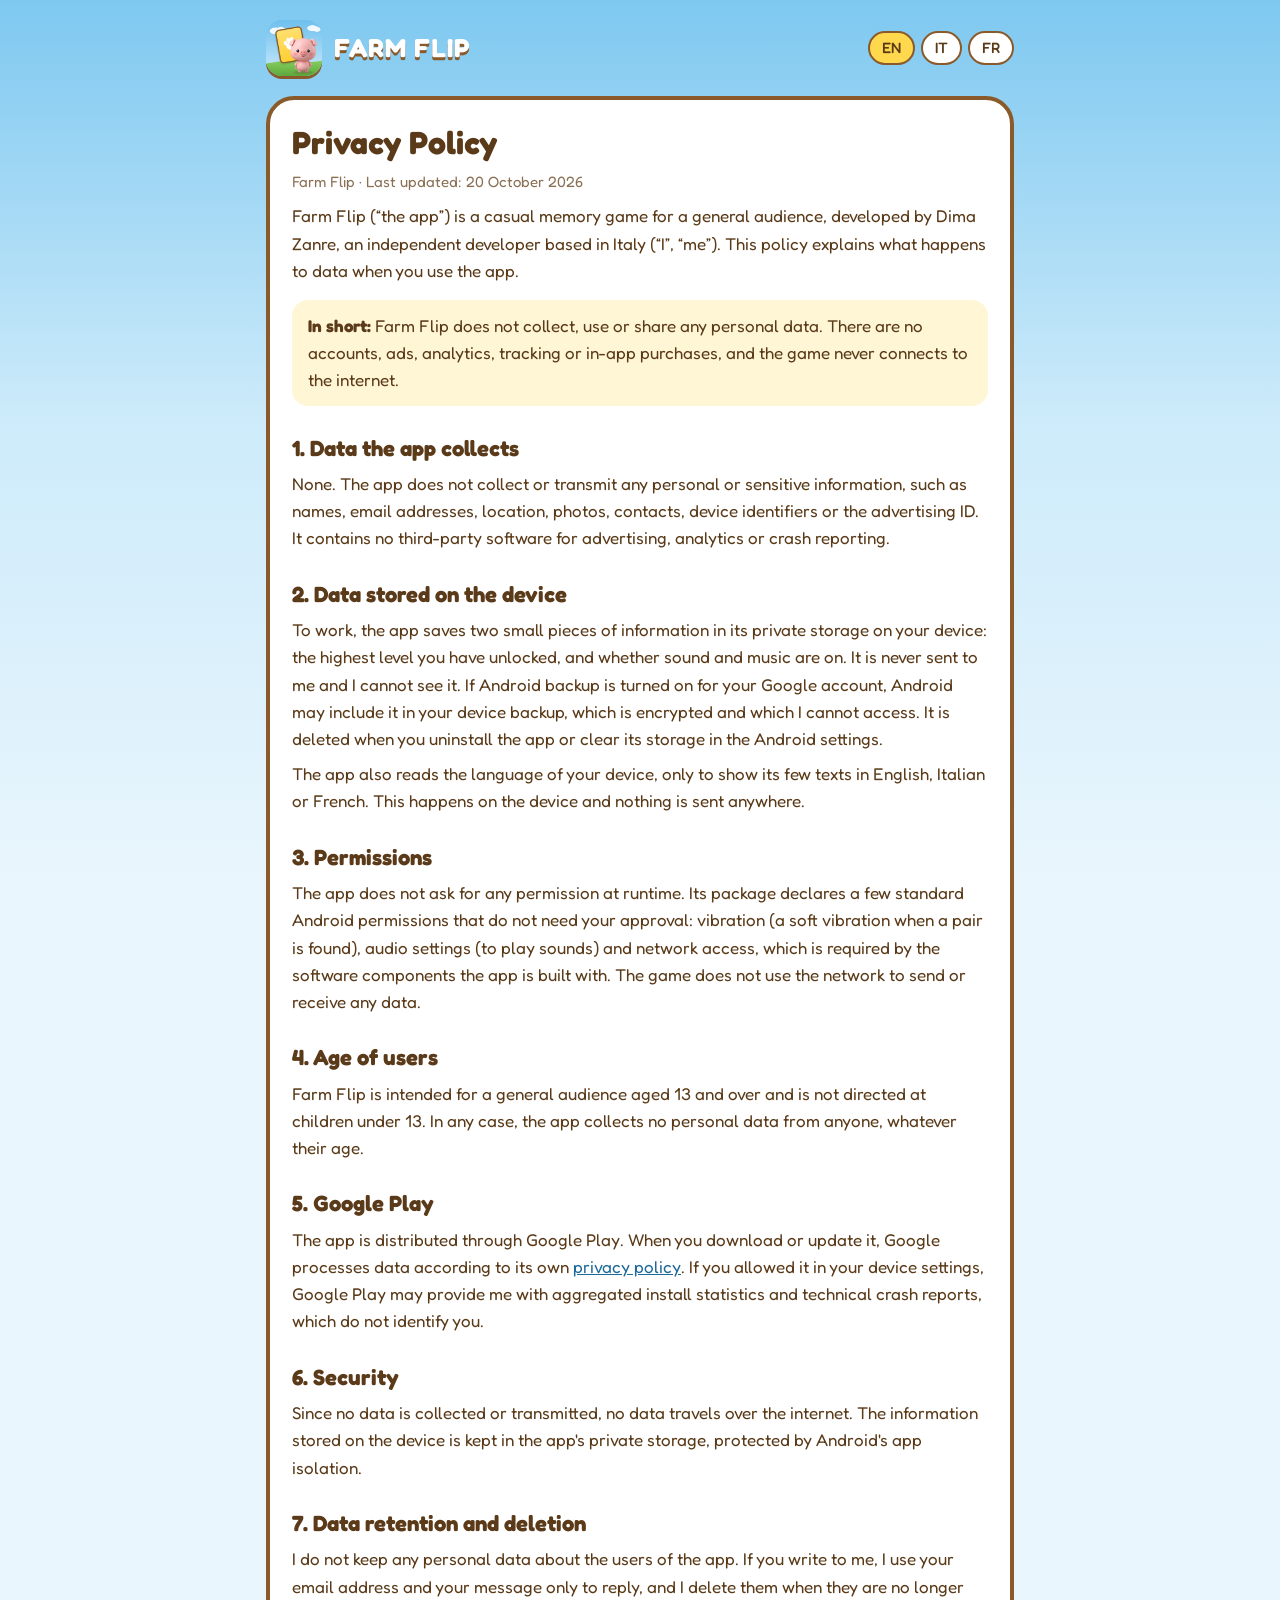
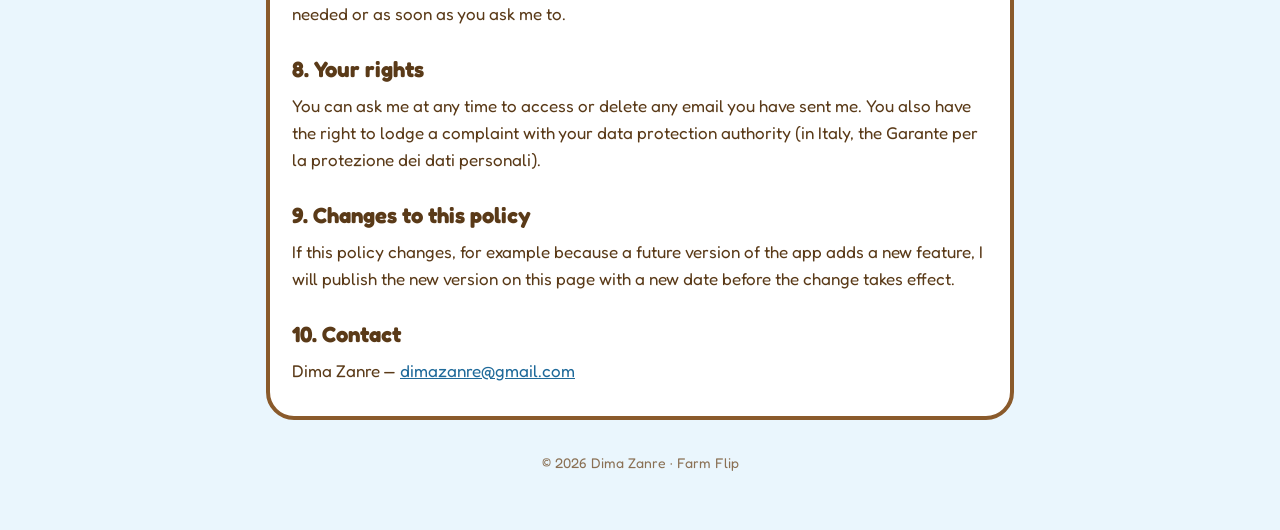
==== farm-flip/privacy/index.html @ 9ae6d058 "Farm Flip: sito con privacy policy e pagina per i tester Co-Authored-By: Claude Opus 5.5 <noreply@an" ====
<!doctype html>
<html lang="en">
  <head>
    <meta charset="utf-8" />
    <meta name="viewport" content="width=device-width, initial-scale=1" />
    <title>Privacy Policy — Farm Flip</title>
    <meta
      name="description"
      content="Privacy policy of Farm Flip, a casual memory game for a general audience. The app collects no personal data."
    />
    <link rel="icon" href="../assets/icon-192.png" />
    <link rel="stylesheet" href="../assets/site.css" />
  </head>
  <body>
    <div class="wrap">
      <header class="top">
        <a class="home" href="../" data-internal>
          <img src="../assets/icon-192.png" alt="" />
          <span class="brand">FARM FLIP</span>
        </a>
        <nav class="langs" aria-label="Language">
          <button type="button" value="en">EN</button>
          <button type="button" value="it">IT</button>
          <button type="button" value="fr">FR</button>
        </nav>
      </header>

      <!-- ============================================================ ENGLISH -->
      <article class="card" data-lang="en" lang="en">
        <h1>Privacy Policy</h1>
        <p class="muted">Farm Flip · Last updated: 20 October 2026</p>

        <p>
          Farm Flip (“the app”) is a casual memory game for a general audience, developed by Dima
          Zanre, an independent developer based in Italy (“I”, “me”). This policy explains what
          happens to data when you use the app.
        </p>

        <div class="note">
          <strong>In short:</strong> Farm Flip does not collect, use or share any personal data.
          There are no accounts, ads, analytics, tracking or in-app purchases, and the game never
          connects to the internet.
        </div>

        <h2>1. Data the app collects</h2>
        <p>
          None. The app does not collect or transmit any personal or sensitive information, such as
          names, email addresses, location, photos, contacts, device identifiers or the advertising
          ID. It contains no third-party software for advertising, analytics or crash reporting.
        </p>

        <h2>2. Data stored on the device</h2>
        <p>
          To work, the app saves two small pieces of information in its private storage on your
          device: the highest level you have unlocked, and whether sound and music are on. It is
          never sent to me and I cannot see it. If Android backup is turned on for your Google
          account, Android may include it in your device backup, which is encrypted and which I
          cannot access. It is deleted when you uninstall the app or clear its storage in the
          Android settings.
        </p>
        <p>
          The app also reads the language of your device, only to show its few texts in English,
          Italian or French. This happens on the device and nothing is sent anywhere.
        </p>

        <h2>3. Permissions</h2>
        <p>
          The app does not ask for any permission at runtime. Its package declares a few standard
          Android permissions that do not need your approval: vibration (a soft vibration when a
          pair is found), audio settings (to play sounds) and network access, which is required by
          the software components the app is built with. The game does not use the network to send
          or receive any data.
        </p>

        <h2>4. Age of users</h2>
        <p>
          Farm Flip is intended for a general audience aged 13 and over and is not directed at
          children under 13. In any case, the app collects no personal data from anyone, whatever
          their age.
        </p>

        <h2>5. Google Play</h2>
        <p>
          The app is distributed through Google Play. When you download or update it, Google
          processes data according to its own
          <a href="https://policies.google.com/privacy">privacy policy</a>. If you allowed it in
          your device settings, Google Play may provide me with aggregated install statistics and
          technical crash reports, which do not identify you.
        </p>

        <h2>6. Security</h2>
        <p>
          Since no data is collected or transmitted, no data travels over the internet. The
          information stored on the device is kept in the app's private storage, protected by
          Android's app isolation.
        </p>

        <h2>7. Data retention and deletion</h2>
        <p>
          I do not keep any personal data about the users of the app. If you write to me, I use your
          email address and your message only to reply, and I delete them when they are no longer
          needed or as soon as you ask me to.
        </p>

        <h2>8. Your rights</h2>
        <p>
          You can ask me at any time to access or delete any email you have sent me. You also have
          the right to lodge a complaint with your data protection authority (in Italy, the Garante
          per la protezione dei dati personali).
        </p>

        <h2>9. Changes to this policy</h2>
        <p>
          If this policy changes, for example because a future version of the app adds a new
          feature, I will publish the new version on this page with a new date before the change
          takes effect.
        </p>

        <h2>10. Contact</h2>
        <p>Dima Zanre — <a href="mailto:dimazanre@gmail.com">dimazanre@gmail.com</a></p>
      </article>

      <!-- ============================================================ ITALIANO -->
      <article class="card" data-lang="it" lang="it">
        <h1>Informativa sulla privacy</h1>
        <p class="muted">Farm Flip · Ultimo aggiornamento: 20 ottobre 2026</p>

        <p>
          Farm Flip (“l'app”) è un gioco di memoria casual per un pubblico generale, sviluppato da
          Dima Zanre, sviluppatore indipendente con sede in Italia. Questa informativa spiega cosa
          succede ai dati quando usi l'app.
        </p>

        <div class="note">
          <strong>In breve:</strong> Farm Flip non raccoglie, non usa e non condivide alcun dato
          personale. Non ci sono account, pubblicità, statistiche, tracciamento né acquisti in-app,
          e il gioco non si collega mai a internet.
        </div>

        <h2>1. Dati raccolti dall'app</h2>
        <p>
          Nessuno. L'app non raccoglie né trasmette informazioni personali o sensibili, come nomi,
          indirizzi email, posizione, foto, contatti, identificativi del dispositivo o l'ID
          pubblicitario. Non contiene software di terze parti per pubblicità, statistiche o
          segnalazione degli arresti anomali.
        </p>

        <h2>2. Dati salvati sul dispositivo</h2>
        <p>
          Per funzionare, l'app salva due piccole informazioni nella sua memoria privata sul
          dispositivo: il livello più alto che hai sbloccato e se suoni e musica sono attivi. Queste
          informazioni non vengono mai inviate a me e io non posso vederle. Se il backup di Android
          è attivo sul tuo account Google, Android può includerle nel backup del dispositivo, che è
          cifrato e a cui non ho accesso. Vengono cancellate quando disinstalli l'app o ne cancelli
          i dati dalle impostazioni di Android.
        </p>
        <p>
          L'app legge anche la lingua del dispositivo, solo per mostrare i suoi pochi testi in
          italiano, inglese o francese. Avviene sul dispositivo e non viene inviato nulla.
        </p>

        <h2>3. Autorizzazioni</h2>
        <p>
          L'app non chiede alcuna autorizzazione durante l'uso. Il suo pacchetto dichiara alcune
          autorizzazioni standard di Android che non richiedono il tuo consenso: vibrazione (una
          leggera vibrazione quando si trova una coppia), impostazioni audio (per riprodurre i
          suoni) e accesso alla rete, richiesto dai componenti software con cui l'app è costruita.
          Il gioco non usa la rete per inviare o ricevere dati.
        </p>

        <h2>4. Età degli utenti</h2>
        <p>
          Farm Flip è pensato per un pubblico generale dai 13 anni in su e non è rivolto ai minori
          di 13 anni. In ogni caso l'app non raccoglie dati personali da nessuno, qualunque sia la
          sua età.
        </p>

        <h2>5. Google Play</h2>
        <p>
          L'app è distribuita tramite Google Play. Quando la scarichi o la aggiorni, Google tratta i
          dati secondo la propria
          <a href="https://policies.google.com/privacy?hl=it">informativa sulla privacy</a>. Se lo
          hai consentito nelle impostazioni del dispositivo, Google Play può fornirmi statistiche
          aggregate sulle installazioni e rapporti tecnici sugli arresti anomali, che non ti
          identificano.
        </p>

        <h2>6. Sicurezza</h2>
        <p>
          Poiché nessun dato viene raccolto o trasmesso, nessun dato viaggia su internet. Le
          informazioni salvate sul dispositivo restano nella memoria privata dell'app, protetta
          dall'isolamento delle app di Android.
        </p>

        <h2>7. Conservazione e cancellazione dei dati</h2>
        <p>
          Non conservo alcun dato personale sugli utenti dell'app. Se mi scrivi, uso il tuo
          indirizzo email e il tuo messaggio solo per risponderti e li cancello quando non servono
          più o appena me lo chiedi.
        </p>

        <h2>8. I tuoi diritti</h2>
        <p>
          Puoi chiedermi in qualsiasi momento di accedere alle email che mi hai inviato o di
          cancellarle. Hai anche il diritto di proporre reclamo al Garante per la protezione dei
          dati personali.
        </p>

        <h2>9. Modifiche a questa informativa</h2>
        <p>
          Se questa informativa cambia, per esempio perché una versione futura dell'app aggiunge una
          nuova funzione, pubblicherò la nuova versione su questa pagina, con una nuova data, prima
          che la modifica abbia effetto.
        </p>

        <h2>10. Contatti</h2>
        <p>
          Titolare del trattamento: Dima Zanre —
          <a href="mailto:dimazanre@gmail.com">dimazanre@gmail.com</a>
        </p>
      </article>

      <!-- ============================================================ FRANÇAIS -->
      <article class="card" data-lang="fr" lang="fr">
        <h1>Politique de confidentialité</h1>
        <p class="muted">Farm Flip · Dernière mise à jour : 20 octobre 2026</p>

        <p>
          Farm Flip (« l'application ») est un jeu de mémoire grand public, développé par Dima
          Zanre, développeur indépendant établi en Italie. Cette politique explique ce qu'il advient
          des données lorsque vous utilisez l'application.
        </p>

        <div class="note">
          <strong>En bref :</strong> Farm Flip ne collecte, n'utilise et ne partage aucune donnée
          personnelle. Il n'y a ni compte, ni publicité, ni statistiques, ni suivi, ni achats
          intégrés, et le jeu ne se connecte jamais à Internet.
        </div>

        <h2>1. Données collectées par l'application</h2>
        <p>
          Aucune. L'application ne collecte ni ne transmet aucune information personnelle ou
          sensible, comme les noms, adresses e-mail, la localisation, les photos, les contacts, les
          identifiants de l'appareil ou l'identifiant publicitaire. Elle ne contient aucun logiciel
          tiers de publicité, de statistiques ou de rapports de plantage.
        </p>

        <h2>2. Données enregistrées sur l'appareil</h2>
        <p>
          Pour fonctionner, l'application enregistre deux petites informations dans son espace de
          stockage privé sur votre appareil : le niveau le plus élevé que vous avez débloqué et
          l'activation du son et de la musique. Ces informations ne me sont jamais envoyées et je ne
          peux pas les voir. Si la sauvegarde Android est activée pour votre compte Google, Android
          peut les inclure dans la sauvegarde de l'appareil, qui est chiffrée et à laquelle je n'ai
          pas accès. Elles sont supprimées lorsque vous désinstallez l'application ou effacez ses
          données dans les paramètres d'Android.
        </p>
        <p>
          L'application lit aussi la langue de l'appareil, uniquement pour afficher ses quelques
          textes en français, en anglais ou en italien. Cela se fait sur l'appareil et rien n'est
          envoyé.
        </p>

        <h2>3. Autorisations</h2>
        <p>
          L'application ne demande aucune autorisation pendant son utilisation. Son paquet déclare
          quelques autorisations Android standard qui ne nécessitent pas votre accord : la vibration
          (une légère vibration quand une paire est trouvée), les réglages audio (pour jouer les
          sons) et l'accès au réseau, exigé par les composants logiciels avec lesquels l'application
          est construite. Le jeu n'utilise pas le réseau pour envoyer ou recevoir des données.
        </p>

        <h2>4. Âge des utilisateurs</h2>
        <p>
          Farm Flip est destiné au grand public à partir de 13 ans et ne s'adresse pas aux enfants
          de moins de 13 ans. Dans tous les cas, l'application ne collecte aucune donnée
          personnelle, quel que soit l'âge de l'utilisateur.
        </p>

        <h2>5. Google Play</h2>
        <p>
          L'application est distribuée par Google Play. Lorsque vous la téléchargez ou la mettez à
          jour, Google traite des données selon ses propres
          <a href="https://policies.google.com/privacy?hl=fr">règles de confidentialité</a>. Si vous
          l'avez autorisé dans les paramètres de votre appareil, Google Play peut me fournir des
          statistiques d'installation agrégées et des rapports techniques de plantage, qui ne vous
          identifient pas.
        </p>

        <h2>6. Sécurité</h2>
        <p>
          Comme aucune donnée n'est collectée ni transmise, aucune donnée ne circule sur Internet.
          Les informations enregistrées sur l'appareil restent dans l'espace de stockage privé de
          l'application, protégé par l'isolation des applications d'Android.
        </p>

        <h2>7. Conservation et suppression des données</h2>
        <p>
          Je ne conserve aucune donnée personnelle sur les utilisateurs de l'application. Si vous
          m'écrivez, j'utilise votre adresse e-mail et votre message uniquement pour vous répondre
          et je les supprime lorsqu'ils ne sont plus nécessaires ou dès que vous me le demandez.
        </p>

        <h2>8. Vos droits</h2>
        <p>
          Vous pouvez me demander à tout moment d'accéder aux e-mails que vous m'avez envoyés ou de
          les supprimer. Vous avez aussi le droit d'introduire une réclamation auprès de l'autorité
          de protection des données de votre pays (en France, la CNIL).
        </p>

        <h2>9. Modifications de cette politique</h2>
        <p>
          Si cette politique change, par exemple parce qu'une future version de l'application ajoute
          une nouvelle fonction, je publierai la nouvelle version sur cette page, avec une nouvelle
          date, avant que la modification ne prenne effet.
        </p>

        <h2>10. Contact</h2>
        <p>
          Responsable du traitement : Dima Zanre —
          <a href="mailto:dimazanre@gmail.com">dimazanre@gmail.com</a>
        </p>
      </article>

      <footer>© 2026 Dima Zanre · Farm Flip</footer>
    </div>
    <script src="../assets/lang.js"></script>
  </body>
</html>
---- farm-flip/assets/site.css ----
/* Farm Flip — sito statico (landing, privacy policy, pagina tester). Stessi colori e font dell'app. */
@font-face {
  font-family: "Fredoka";
  src: url("fonts/Fredoka_400Regular.ttf") format("truetype");
  font-weight: 400;
  font-display: swap;
}
@font-face {
  font-family: "Fredoka";
  src: url("fonts/Fredoka_500Medium.ttf") format("truetype");
  font-weight: 500;
  font-display: swap;
}
@font-face {
  font-family: "Fredoka";
  src: url("fonts/Fredoka_700Bold.ttf") format("truetype");
  font-weight: 700;
  font-display: swap;
}

:root {
  --sky-top: #7ec8f0;
  --sky-bottom: #cdebfa;
  --grass: #7cc456;
  --yellow: #ffd84d;
  --cream: #fff6d6;
  --brown: #8a5a2b;
  --text: #5a3a18;
  --muted: #8a7054;
  --link: #1f6a9a;
  --white: #ffffff;
}

* {
  box-sizing: border-box;
}

html {
  background: #eaf6fd;
}

body {
  margin: 0;
  font-family:
    "Fredoka",
    system-ui,
    -apple-system,
    "Segoe UI",
    sans-serif;
  font-size: 17px;
  line-height: 1.6;
  color: var(--text);
  background: linear-gradient(var(--sky-top), var(--sky-bottom) 420px, #eaf6fd 900px);
}

.wrap {
  max-width: 780px;
  margin: 0 auto;
  padding: 20px 16px 56px;
}

.top {
  display: flex;
  align-items: center;
  gap: 12px;
  flex-wrap: wrap;
}

.top a.home {
  display: flex;
  align-items: center;
  gap: 12px;
  text-decoration: none;
}

.top img {
  width: 56px;
  height: 56px;
  border-radius: 16px;
  box-shadow: 0 3px 0 var(--brown);
}

.brand {
  font-weight: 700;
  font-size: 26px;
  letter-spacing: 1px;
  color: var(--white);
  text-shadow: 0 3px 0 var(--brown);
}

.langs {
  margin-left: auto;
  display: flex;
  gap: 6px;
}

.langs button {
  font: inherit;
  font-weight: 500;
  font-size: 15px;
  color: var(--text);
  background: var(--white);
  border: 2px solid var(--brown);
  border-radius: 999px;
  padding: 3px 12px;
  cursor: pointer;
}

.langs button[aria-pressed="true"] {
  background: var(--yellow);
}

.card {
  background: var(--white);
  border: 4px solid var(--brown);
  border-radius: 28px;
  padding: 24px 22px;
  margin-top: 20px;
}

h1 {
  font-weight: 700;
  font-size: 32px;
  line-height: 1.2;
  margin: 0 0 8px;
}

h2 {
  font-weight: 700;
  font-size: 22px;
  line-height: 1.3;
  margin: 28px 0 6px;
}

p,
li {
  margin: 8px 0;
}

a {
  color: var(--link);
}

.muted {
  color: var(--muted);
  font-size: 15px;
}

.btn {
  display: inline-block;
  margin: 6px 6px 6px 0;
  padding: 11px 22px;
  font-weight: 700;
  color: var(--text);
  text-decoration: none;
  background: var(--yellow);
  border: 3px solid var(--brown);
  border-radius: 999px;
  box-shadow: 0 3px 0 var(--brown);
}

.btn.secondary {
  background: var(--white);
}

.steps {
  list-style: none;
  counter-reset: step;
  padding: 0;
}

.steps li {
  position: relative;
  counter-increment: step;
  padding-left: 54px;
  margin: 20px 0;
}

.steps li::before {
  content: counter(step);
  position: absolute;
  left: 0;
  top: -3px;
  width: 40px;
  height: 40px;
  display: grid;
  place-items: center;
  font-weight: 700;
  background: var(--yellow);
  border: 3px solid var(--brown);
  border-radius: 50%;
}

.note {
  background: var(--cream);
  border-radius: 16px;
  padding: 12px 16px;
  margin: 16px 0;
}

.shots {
  display: flex;
  gap: 12px;
  overflow-x: auto;
  padding: 4px 2px 12px;
  margin-top: 16px;
}

.shots img {
  height: 380px;
  border-radius: 18px;
  border: 3px solid var(--brown);
}

footer {
  margin-top: 32px;
  text-align: center;
  font-size: 14px;
  color: var(--muted);
}

/* Lingue: senza JavaScript si vedono tutte, una sotto l'altra; con JavaScript solo quella scelta. */
html.js [data-lang]:not(.active) {
  display: none;
}

@media (max-width: 520px) {
  body {
    font-size: 16px;
  }
  h1 {
    font-size: 27px;
  }
  .card {
    padding: 20px 16px;
    border-radius: 22px;
  }
  .shots img {
    height: 300px;
  }
}
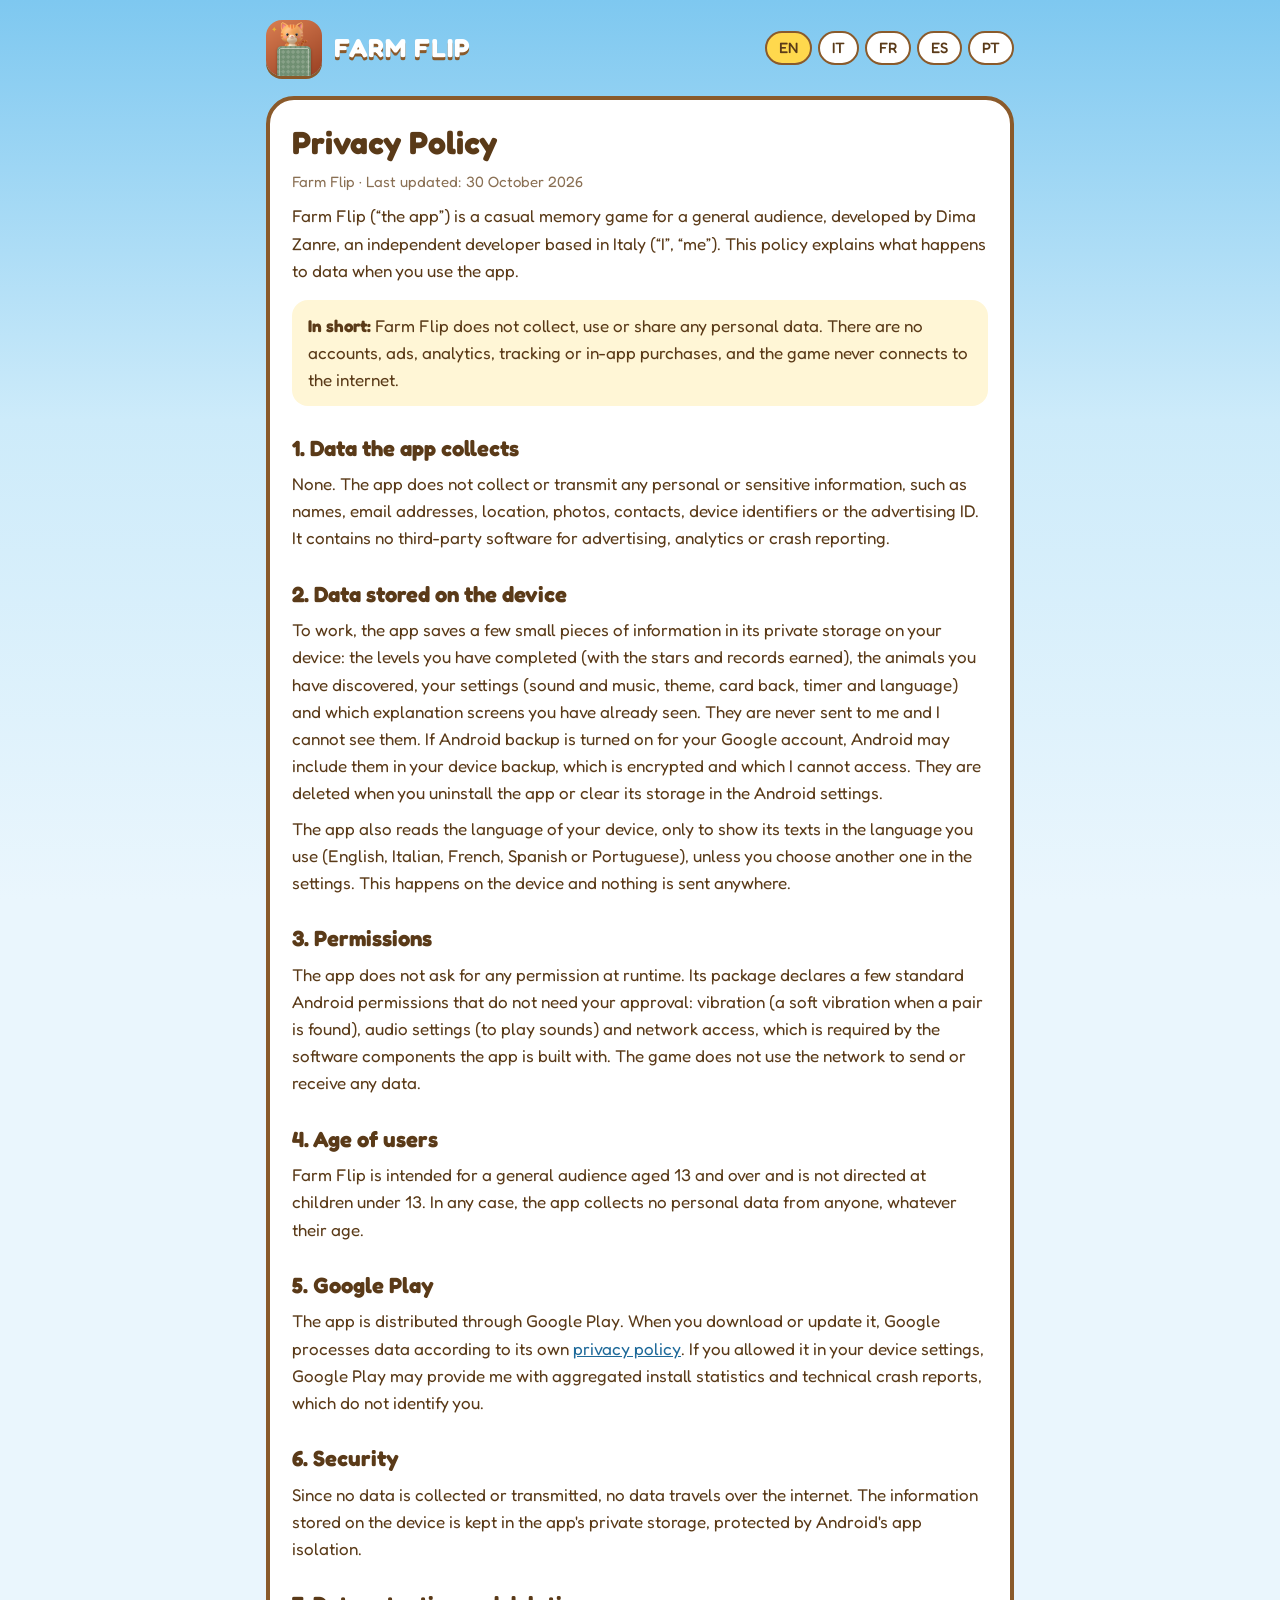
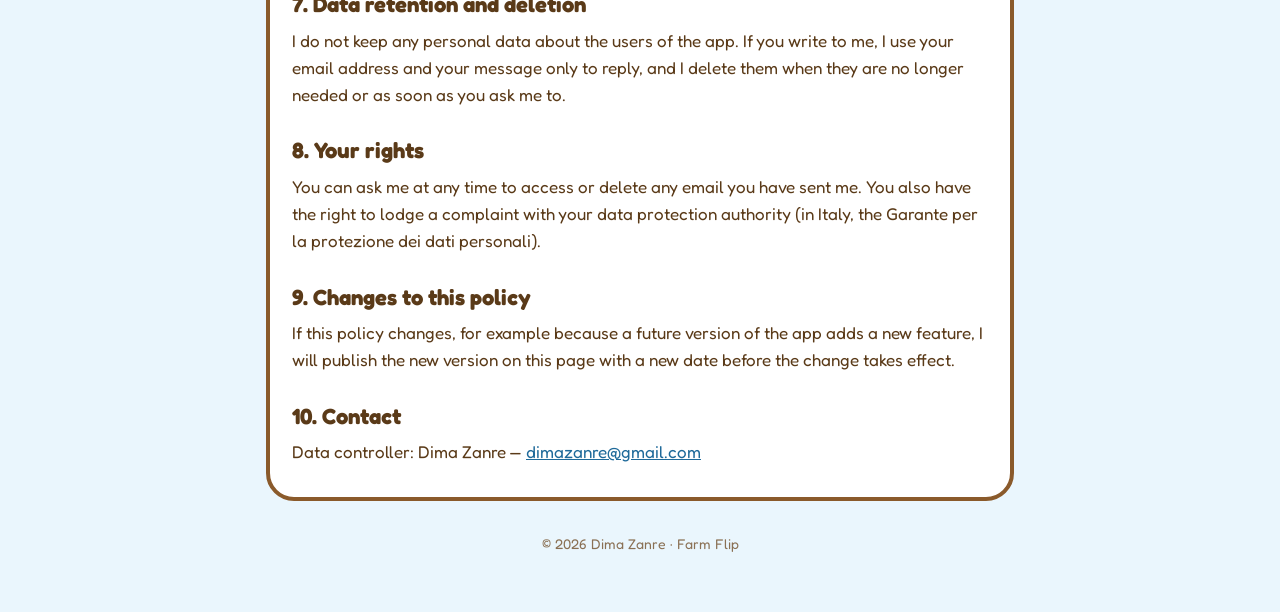
==== commit d1a53b2a: "Farm Flip: sito in cinque lingue, screenshot nuovi e informativa aggiornata Home, pagina tester e in" ====
--- a/farm-flip/privacy/index.html
+++ b/farm-flip/privacy/index.html
@@ -22,13 +22,15 @@
           <button type="button" value="en">EN</button>
           <button type="button" value="it">IT</button>
           <button type="button" value="fr">FR</button>
+          <button type="button" value="es">ES</button>
+          <button type="button" value="pt">PT</button>
         </nav>
       </header>
 
       <!-- ============================================================ ENGLISH -->
       <article class="card" data-lang="en" lang="en">
         <h1>Privacy Policy</h1>
-        <p class="muted">Farm Flip · Last updated: 20 October 2026</p>
+        <p class="muted">Farm Flip · Last updated: 30 October 2026</p>
 
         <p>
           Farm Flip (“the app”) is a casual memory game for a general audience, developed by Dima
@@ -51,16 +53,18 @@
 
         <h2>2. Data stored on the device</h2>
         <p>
-          To work, the app saves two small pieces of information in its private storage on your
-          device: the highest level you have unlocked, and whether sound and music are on. It is
-          never sent to me and I cannot see it. If Android backup is turned on for your Google
-          account, Android may include it in your device backup, which is encrypted and which I
-          cannot access. It is deleted when you uninstall the app or clear its storage in the
-          Android settings.
-        </p>
-        <p>
-          The app also reads the language of your device, only to show its few texts in English,
-          Italian or French. This happens on the device and nothing is sent anywhere.
+          To work, the app saves a few small pieces of information in its private storage on your
+          device: the levels you have completed (with the stars and records earned), the animals you
+          have discovered, your settings (sound and music, theme, card back, timer and language) and
+          which explanation screens you have already seen. They are never sent to me and I cannot
+          see them. If Android backup is turned on for your Google account, Android may include them
+          in your device backup, which is encrypted and which I cannot access. They are deleted when
+          you uninstall the app or clear its storage in the Android settings.
+        </p>
+        <p>
+          The app also reads the language of your device, only to show its texts in the language you
+          use (English, Italian, French, Spanish or Portuguese), unless you choose another one in
+          the settings. This happens on the device and nothing is sent anywhere.
         </p>
 
         <h2>3. Permissions</h2>
@@ -117,13 +121,15 @@
         </p>
 
         <h2>10. Contact</h2>
-        <p>Dima Zanre — <a href="mailto:dimazanre@gmail.com">dimazanre@gmail.com</a></p>
+        <p>
+          Data controller: Dima Zanre — <a href="mailto:dimazanre@gmail.com">dimazanre@gmail.com</a>
+        </p>
       </article>
 
       <!-- ============================================================ ITALIANO -->
       <article class="card" data-lang="it" lang="it">
         <h1>Informativa sulla privacy</h1>
-        <p class="muted">Farm Flip · Ultimo aggiornamento: 20 ottobre 2026</p>
+        <p class="muted">Farm Flip · Ultimo aggiornamento: 30 ottobre 2026</p>
 
         <p>
           Farm Flip (“l'app”) è un gioco di memoria casual per un pubblico generale, sviluppato da
@@ -147,16 +153,19 @@
 
         <h2>2. Dati salvati sul dispositivo</h2>
         <p>
-          Per funzionare, l'app salva due piccole informazioni nella sua memoria privata sul
-          dispositivo: il livello più alto che hai sbloccato e se suoni e musica sono attivi. Queste
-          informazioni non vengono mai inviate a me e io non posso vederle. Se il backup di Android
-          è attivo sul tuo account Google, Android può includerle nel backup del dispositivo, che è
-          cifrato e a cui non ho accesso. Vengono cancellate quando disinstalli l'app o ne cancelli
-          i dati dalle impostazioni di Android.
-        </p>
-        <p>
-          L'app legge anche la lingua del dispositivo, solo per mostrare i suoi pochi testi in
-          italiano, inglese o francese. Avviene sul dispositivo e non viene inviato nulla.
+          Per funzionare, l'app salva alcune piccole informazioni nella sua memoria privata sul
+          dispositivo: i livelli completati (con le stelle e i record ottenuti), gli animali
+          scoperti, le tue impostazioni (suoni e musica, tema, retro delle carte, timer e lingua) e
+          le schede di spiegazione che hai già letto. Queste informazioni non vengono mai inviate a
+          me e io non posso vederle. Se il backup di Android è attivo sul tuo account Google,
+          Android può includerle nel backup del dispositivo, che è cifrato e a cui non ho accesso.
+          Vengono cancellate quando disinstalli l'app o ne cancelli i dati dalle impostazioni di
+          Android.
+        </p>
+        <p>
+          L'app legge anche la lingua del dispositivo, solo per mostrare i suoi testi nella lingua
+          che usi (italiano, inglese, francese, spagnolo o portoghese), a meno che tu non ne scelga
+          un'altra nelle impostazioni. Avviene sul dispositivo e non viene inviato nulla.
         </p>
 
         <h2>3. Autorizzazioni</h2>
@@ -202,8 +211,8 @@
         <h2>8. I tuoi diritti</h2>
         <p>
           Puoi chiedermi in qualsiasi momento di accedere alle email che mi hai inviato o di
-          cancellarle. Hai anche il diritto di proporre reclamo al Garante per la protezione dei
-          dati personali.
+          cancellarle. Hai anche il diritto di proporre reclamo all'autorità per la protezione dei
+          dati personali del tuo paese (in Italia, il Garante per la protezione dei dati personali).
         </p>
 
         <h2>9. Modifiche a questa informativa</h2>
@@ -223,16 +232,16 @@
       <!-- ============================================================ FRANÇAIS -->
       <article class="card" data-lang="fr" lang="fr">
         <h1>Politique de confidentialité</h1>
-        <p class="muted">Farm Flip · Dernière mise à jour : 20 octobre 2026</p>
-
-        <p>
-          Farm Flip (« l'application ») est un jeu de mémoire grand public, développé par Dima
+        <p class="muted">Farm Flip · Dernière mise à jour : 30 octobre 2026</p>
+
+        <p>
+          Farm Flip (« l'application ») est un jeu de mémoire grand public, développé par Dima
           Zanre, développeur indépendant établi en Italie. Cette politique explique ce qu'il advient
           des données lorsque vous utilisez l'application.
         </p>
 
         <div class="note">
-          <strong>En bref :</strong> Farm Flip ne collecte, n'utilise et ne partage aucune donnée
+          <strong>En bref :</strong> Farm Flip ne collecte, n'utilise et ne partage aucune donnée
           personnelle. Il n'y a ni compte, ni publicité, ni statistiques, ni suivi, ni achats
           intégrés, et le jeu ne se connecte jamais à Internet.
         </div>
@@ -247,25 +256,28 @@
 
         <h2>2. Données enregistrées sur l'appareil</h2>
         <p>
-          Pour fonctionner, l'application enregistre deux petites informations dans son espace de
-          stockage privé sur votre appareil : le niveau le plus élevé que vous avez débloqué et
-          l'activation du son et de la musique. Ces informations ne me sont jamais envoyées et je ne
-          peux pas les voir. Si la sauvegarde Android est activée pour votre compte Google, Android
-          peut les inclure dans la sauvegarde de l'appareil, qui est chiffrée et à laquelle je n'ai
-          pas accès. Elles sont supprimées lorsque vous désinstallez l'application ou effacez ses
-          données dans les paramètres d'Android.
-        </p>
-        <p>
-          L'application lit aussi la langue de l'appareil, uniquement pour afficher ses quelques
-          textes en français, en anglais ou en italien. Cela se fait sur l'appareil et rien n'est
-          envoyé.
+          Pour fonctionner, l'application enregistre quelques petites informations dans son espace
+          de stockage privé sur votre appareil : les niveaux terminés (avec les étoiles et les
+          records obtenus), les animaux découverts, vos paramètres (son et musique, thème, dos des
+          cartes, minuteur et langue) et les écrans d'explication que vous avez déjà vus. Ces
+          informations ne me sont jamais envoyées et je ne peux pas les voir. Si la sauvegarde
+          Android est activée pour votre compte Google, Android peut les inclure dans la sauvegarde
+          de l'appareil, qui est chiffrée et à laquelle je n'ai pas accès. Elles sont supprimées
+          lorsque vous désinstallez l'application ou effacez ses données dans les paramètres
+          d'Android.
+        </p>
+        <p>
+          L'application lit aussi la langue de l'appareil, uniquement pour afficher ses textes dans
+          la langue que vous utilisez (français, anglais, italien, espagnol ou portugais), sauf si
+          vous en choisissez une autre dans les paramètres. Cela se fait sur l'appareil et rien
+          n'est envoyé.
         </p>
 
         <h2>3. Autorisations</h2>
         <p>
           L'application ne demande aucune autorisation pendant son utilisation. Son paquet déclare
-          quelques autorisations Android standard qui ne nécessitent pas votre accord : la vibration
-          (une légère vibration quand une paire est trouvée), les réglages audio (pour jouer les
+          quelques autorisations Android standard qui ne nécessitent pas votre accord : la vibration
+          (une légère vibration quand une paire est trouvée), les paramètres audio (pour jouer les
           sons) et l'accès au réseau, exigé par les composants logiciels avec lesquels l'application
           est construite. Le jeu n'utilise pas le réseau pour envoyer ou recevoir des données.
         </p>
@@ -305,7 +317,8 @@
         <p>
           Vous pouvez me demander à tout moment d'accéder aux e-mails que vous m'avez envoyés ou de
           les supprimer. Vous avez aussi le droit d'introduire une réclamation auprès de l'autorité
-          de protection des données de votre pays (en France, la CNIL).
+          de protection des données de votre pays (en Italie, le Garante per la protezione dei dati
+          personali).
         </p>
 
         <h2>9. Modifications de cette politique</h2>
@@ -317,7 +330,211 @@
 
         <h2>10. Contact</h2>
         <p>
-          Responsable du traitement : Dima Zanre —
+          Responsable du traitement : Dima Zanre —
+          <a href="mailto:dimazanre@gmail.com">dimazanre@gmail.com</a>
+        </p>
+      </article>
+
+      <!-- ============================================================ ESPAÑOL -->
+      <article class="card" data-lang="es" lang="es">
+        <h1>Política de privacidad</h1>
+        <p class="muted">Farm Flip · Última actualización: 30 de octubre de 2026</p>
+
+        <p>
+          Farm Flip («la aplicación») es un juego de memoria casual para un público general,
+          desarrollado por Dima Zanre, desarrollador independiente con sede en Italia («yo»). Esta
+          política explica qué ocurre con los datos cuando usas la aplicación.
+        </p>
+
+        <div class="note">
+          <strong>En resumen:</strong> Farm Flip no recoge, usa ni comparte ningún dato personal. No
+          hay cuentas, anuncios, estadísticas, seguimiento ni compras dentro de la aplicación, y el
+          juego nunca se conecta a internet.
+        </div>
+
+        <h2>1. Datos que recoge la aplicación</h2>
+        <p>
+          Ninguno. La aplicación no recoge ni transmite información personal o sensible, como
+          nombres, direcciones de correo, ubicación, fotos, contactos, identificadores del
+          dispositivo o el ID de publicidad. No contiene software de terceros para publicidad,
+          estadísticas o informes de fallos.
+        </p>
+
+        <h2>2. Datos guardados en el dispositivo</h2>
+        <p>
+          Para funcionar, la aplicación guarda algunos datos pequeños en su almacenamiento privado
+          del dispositivo: los niveles completados (con las estrellas y los récords conseguidos),
+          los animales descubiertos, tus ajustes (sonido y música, tema, dorso de las cartas,
+          temporizador e idioma) y las pantallas de explicación que ya has visto. Nunca se me envían
+          y no puedo verlos. Si la copia de seguridad de Android está activada en tu cuenta de
+          Google, Android puede incluirlos en la copia de seguridad del dispositivo, que está
+          cifrada y a la que no tengo acceso. Se borran al desinstalar la aplicación o al borrar sus
+          datos en los ajustes de Android.
+        </p>
+        <p>
+          La aplicación también lee el idioma del dispositivo, solo para mostrar sus textos en el
+          idioma que usas (español, inglés, francés, italiano o portugués), a menos que elijas otro
+          en los ajustes. Esto ocurre en el dispositivo y no se envía nada.
+        </p>
+
+        <h2>3. Permisos</h2>
+        <p>
+          La aplicación no pide ningún permiso en tiempo de ejecución. Su paquete declara algunos
+          permisos estándar de Android que no necesitan tu aprobación: vibración (una vibración
+          suave al encontrar un par), ajustes de audio (para reproducir sonidos) y acceso a la red,
+          que requieren los componentes de software con los que está construida la aplicación. El
+          juego no usa la red para enviar ni recibir ningún dato.
+        </p>
+
+        <h2>4. Edad de los usuarios</h2>
+        <p>
+          Farm Flip está pensado para un público general de 13 años o más y no está dirigido a
+          menores de 13. En cualquier caso, la aplicación no recoge datos personales de nadie,
+          cualquiera que sea su edad.
+        </p>
+
+        <h2>5. Google Play</h2>
+        <p>
+          La aplicación se distribuye a través de Google Play. Cuando la descargas o la actualizas,
+          Google trata datos según su propia
+          <a href="https://policies.google.com/privacy">política de privacidad</a>. Si lo has
+          permitido en los ajustes de tu dispositivo, Google Play puede facilitarme estadísticas
+          agregadas de instalación e informes técnicos de fallos, que no te identifican.
+        </p>
+
+        <h2>6. Seguridad</h2>
+        <p>
+          Como no se recoge ni se transmite ningún dato, no viaja ningún dato por internet. La
+          información guardada en el dispositivo está en el almacenamiento privado de la aplicación,
+          protegida por el aislamiento de aplicaciones de Android.
+        </p>
+
+        <h2>7. Conservación y eliminación de datos</h2>
+        <p>
+          No conservo ningún dato personal de los usuarios de la aplicación. Si me escribes, uso tu
+          dirección de correo y tu mensaje solo para responderte, y los elimino cuando ya no sean
+          necesarios o en cuanto me lo pidas.
+        </p>
+
+        <h2>8. Tus derechos</h2>
+        <p>
+          Puedes pedirme en cualquier momento acceder a cualquier correo que me hayas enviado o
+          eliminarlo. También tienes derecho a presentar una reclamación ante tu autoridad de
+          protección de datos (en Italia, el Garante per la protezione dei dati personali).
+        </p>
+
+        <h2>9. Cambios en esta política</h2>
+        <p>
+          Si esta política cambia, por ejemplo porque una versión futura de la aplicación añade una
+          función nueva, publicaré la nueva versión en esta página, con una nueva fecha, antes de
+          que el cambio entre en vigor.
+        </p>
+
+        <h2>10. Contacto</h2>
+        <p>
+          Responsable del tratamiento: Dima Zanre —
+          <a href="mailto:dimazanre@gmail.com">dimazanre@gmail.com</a>
+        </p>
+      </article>
+
+      <!-- ============================================================ PORTUGUÊS -->
+      <article class="card" data-lang="pt" lang="pt-BR">
+        <h1>Política de privacidade</h1>
+        <p class="muted">Farm Flip · Última atualização: 30 de outubro de 2026</p>
+
+        <p>
+          O Farm Flip (“o aplicativo”) é um jogo da memória casual para o público em geral,
+          desenvolvido por Dima Zanre, desenvolvedor independente com sede na Itália (“eu”). Esta
+          política explica o que acontece com os dados quando você usa o aplicativo.
+        </p>
+
+        <div class="note">
+          <strong>Em resumo:</strong> o Farm Flip não coleta, não usa e não compartilha nenhum dado
+          pessoal. Não há contas, anúncios, estatísticas, rastreamento nem compras dentro do
+          aplicativo, e o jogo nunca se conecta à internet.
+        </div>
+
+        <h2>1. Dados coletados pelo aplicativo</h2>
+        <p>
+          Nenhum. O aplicativo não coleta nem transmite informações pessoais ou sensíveis, como
+          nomes, endereços de e-mail, localização, fotos, contatos, identificadores do dispositivo
+          ou o ID de publicidade. Não contém software de terceiros para publicidade, estatísticas ou
+          relatórios de falhas.
+        </p>
+
+        <h2>2. Dados salvos no dispositivo</h2>
+        <p>
+          Para funcionar, o aplicativo salva algumas pequenas informações no armazenamento privado
+          do seu dispositivo: os níveis concluídos (com as estrelas e os recordes obtidos), os
+          animais descobertos, seus ajustes (som e música, tema, verso das cartas, cronômetro e
+          idioma) e as telas de explicação que você já viu. Elas nunca são enviadas para mim e não
+          consigo vê-las. Se o backup do Android estiver ativado na sua conta do Google, o Android
+          pode incluí-las no backup do dispositivo, que é criptografado e ao qual não tenho acesso.
+          São apagadas quando você desinstala o aplicativo ou limpa os dados dele nas configurações
+          do Android.
+        </p>
+        <p>
+          O aplicativo também lê o idioma do dispositivo, apenas para mostrar os seus textos no
+          idioma que você usa (português, inglês, francês, italiano ou espanhol), a menos que você
+          escolha outro nos ajustes. Isso acontece no dispositivo e nada é enviado.
+        </p>
+
+        <h2>3. Permissões</h2>
+        <p>
+          O aplicativo não pede nenhuma permissão durante o uso. O pacote declara algumas permissões
+          padrão do Android que não precisam da sua aprovação: vibração (uma vibração suave ao
+          encontrar um par), ajustes de áudio (para tocar sons) e acesso à rede, exigido pelos
+          componentes de software com os quais o aplicativo é feito. O jogo não usa a rede para
+          enviar nem receber nenhum dado.
+        </p>
+
+        <h2>4. Idade dos usuários</h2>
+        <p>
+          O Farm Flip é destinado ao público em geral com 13 anos ou mais e não é direcionado a
+          menores de 13. De qualquer forma, o aplicativo não coleta dados pessoais de ninguém,
+          qualquer que seja a idade.
+        </p>
+
+        <h2>5. Google Play</h2>
+        <p>
+          O aplicativo é distribuído pelo Google Play. Quando você o baixa ou o atualiza, o Google
+          trata dados de acordo com a própria
+          <a href="https://policies.google.com/privacy">política de privacidade</a>. Se você
+          permitiu nos ajustes do seu dispositivo, o Google Play pode me fornecer estatísticas
+          agregadas de instalação e relatórios técnicos de falhas, que não identificam você.
+        </p>
+
+        <h2>6. Segurança</h2>
+        <p>
+          Como nenhum dado é coletado ou transmitido, nenhum dado trafega pela internet. As
+          informações armazenadas no dispositivo ficam no armazenamento privado do aplicativo,
+          protegidas pelo isolamento de aplicativos do Android.
+        </p>
+
+        <h2>7. Retenção e exclusão de dados</h2>
+        <p>
+          Não armazeno nenhum dado pessoal dos usuários do aplicativo. Se você me escrever, uso o
+          seu e-mail e a sua mensagem apenas para responder, e os apago quando não forem mais
+          necessários ou assim que você pedir.
+        </p>
+
+        <h2>8. Seus direitos</h2>
+        <p>
+          Você pode me pedir a qualquer momento acesso a qualquer e-mail que tenha me enviado ou a
+          exclusão dele. Você também tem o direito de apresentar uma reclamação à sua autoridade de
+          proteção de dados (na Itália, o Garante per la protezione dei dati personali).
+        </p>
+
+        <h2>9. Alterações nesta política</h2>
+        <p>
+          Se esta política mudar, por exemplo porque uma versão futura do aplicativo acrescente um
+          recurso novo, publicarei a nova versão nesta página, com uma nova data, antes que a
+          mudança entre em vigor.
+        </p>
+
+        <h2>10. Contato</h2>
+        <p>
+          Controlador dos dados: Dima Zanre —
           <a href="mailto:dimazanre@gmail.com">dimazanre@gmail.com</a>
         </p>
       </article>
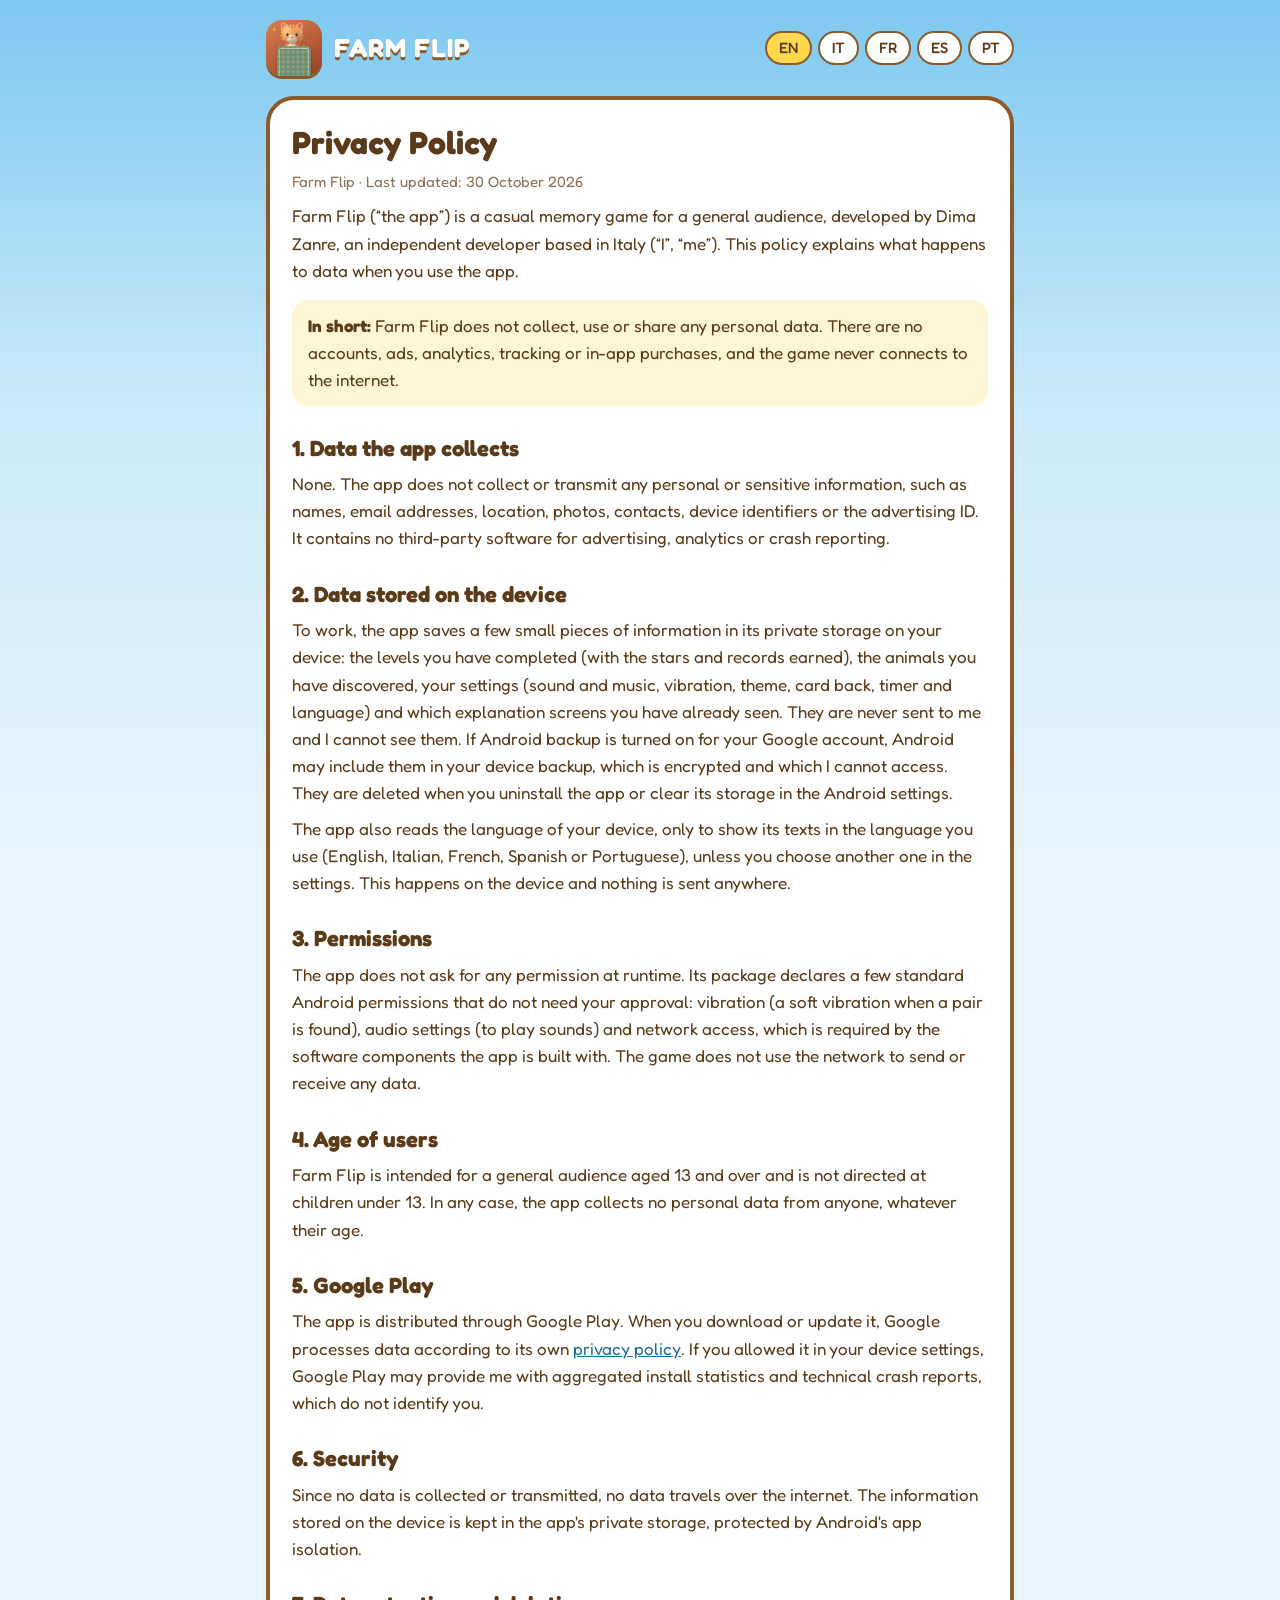
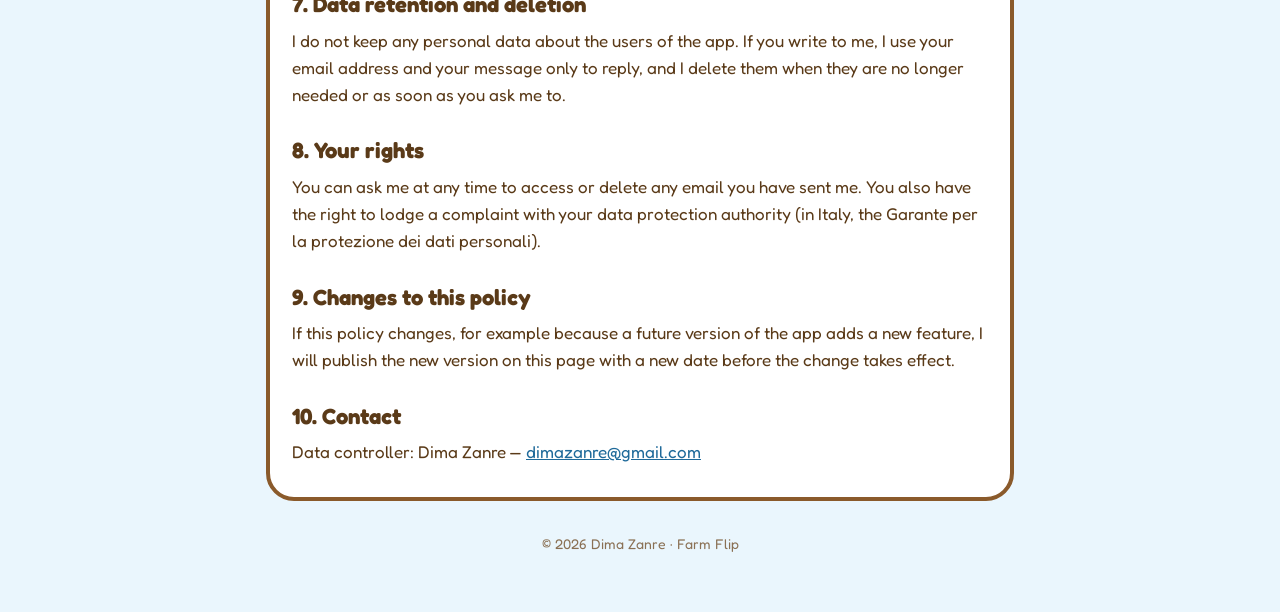
==== commit bcebe205: "Farm Flip: l'informativa nomina la vibrazione tra le impostazioni salvate Co-Authored-By: Claude Son" ====
--- a/farm-flip/privacy/index.html
+++ b/farm-flip/privacy/index.html
@@ -55,11 +55,11 @@
         <p>
           To work, the app saves a few small pieces of information in its private storage on your
           device: the levels you have completed (with the stars and records earned), the animals you
-          have discovered, your settings (sound and music, theme, card back, timer and language) and
-          which explanation screens you have already seen. They are never sent to me and I cannot
-          see them. If Android backup is turned on for your Google account, Android may include them
-          in your device backup, which is encrypted and which I cannot access. They are deleted when
-          you uninstall the app or clear its storage in the Android settings.
+          have discovered, your settings (sound and music, vibration, theme, card back, timer and
+          language) and which explanation screens you have already seen. They are never sent to me
+          and I cannot see them. If Android backup is turned on for your Google account, Android may
+          include them in your device backup, which is encrypted and which I cannot access. They are
+          deleted when you uninstall the app or clear its storage in the Android settings.
         </p>
         <p>
           The app also reads the language of your device, only to show its texts in the language you
@@ -155,12 +155,12 @@
         <p>
           Per funzionare, l'app salva alcune piccole informazioni nella sua memoria privata sul
           dispositivo: i livelli completati (con le stelle e i record ottenuti), gli animali
-          scoperti, le tue impostazioni (suoni e musica, tema, retro delle carte, timer e lingua) e
-          le schede di spiegazione che hai già letto. Queste informazioni non vengono mai inviate a
-          me e io non posso vederle. Se il backup di Android è attivo sul tuo account Google,
-          Android può includerle nel backup del dispositivo, che è cifrato e a cui non ho accesso.
-          Vengono cancellate quando disinstalli l'app o ne cancelli i dati dalle impostazioni di
-          Android.
+          scoperti, le tue impostazioni (suoni e musica, vibrazione, tema, retro delle carte, timer
+          e lingua) e le schede di spiegazione che hai già letto. Queste informazioni non vengono
+          mai inviate a me e io non posso vederle. Se il backup di Android è attivo sul tuo account
+          Google, Android può includerle nel backup del dispositivo, che è cifrato e a cui non ho
+          accesso. Vengono cancellate quando disinstalli l'app o ne cancelli i dati dalle
+          impostazioni di Android.
         </p>
         <p>
           L'app legge anche la lingua del dispositivo, solo per mostrare i suoi testi nella lingua
@@ -258,13 +258,13 @@
         <p>
           Pour fonctionner, l'application enregistre quelques petites informations dans son espace
           de stockage privé sur votre appareil : les niveaux terminés (avec les étoiles et les
-          records obtenus), les animaux découverts, vos paramètres (son et musique, thème, dos des
-          cartes, minuteur et langue) et les écrans d'explication que vous avez déjà vus. Ces
-          informations ne me sont jamais envoyées et je ne peux pas les voir. Si la sauvegarde
-          Android est activée pour votre compte Google, Android peut les inclure dans la sauvegarde
-          de l'appareil, qui est chiffrée et à laquelle je n'ai pas accès. Elles sont supprimées
-          lorsque vous désinstallez l'application ou effacez ses données dans les paramètres
-          d'Android.
+          records obtenus), les animaux découverts, vos paramètres (son et musique, vibrations,
+          thème, dos des cartes, minuteur et langue) et les écrans d'explication que vous avez déjà
+          vus. Ces informations ne me sont jamais envoyées et je ne peux pas les voir. Si la
+          sauvegarde Android est activée pour votre compte Google, Android peut les inclure dans la
+          sauvegarde de l'appareil, qui est chiffrée et à laquelle je n'ai pas accès. Elles sont
+          supprimées lorsque vous désinstallez l'application ou effacez ses données dans les
+          paramètres d'Android.
         </p>
         <p>
           L'application lit aussi la langue de l'appareil, uniquement pour afficher ses textes dans
@@ -364,12 +364,12 @@
         <p>
           Para funcionar, la aplicación guarda algunos datos pequeños en su almacenamiento privado
           del dispositivo: los niveles completados (con las estrellas y los récords conseguidos),
-          los animales descubiertos, tus ajustes (sonido y música, tema, dorso de las cartas,
-          temporizador e idioma) y las pantallas de explicación que ya has visto. Nunca se me envían
-          y no puedo verlos. Si la copia de seguridad de Android está activada en tu cuenta de
-          Google, Android puede incluirlos en la copia de seguridad del dispositivo, que está
-          cifrada y a la que no tengo acceso. Se borran al desinstalar la aplicación o al borrar sus
-          datos en los ajustes de Android.
+          los animales descubiertos, tus ajustes (sonido y música, vibración, tema, dorso de las
+          cartas, temporizador e idioma) y las pantallas de explicación que ya has visto. Nunca se
+          me envían y no puedo verlos. Si la copia de seguridad de Android está activada en tu
+          cuenta de Google, Android puede incluirlos en la copia de seguridad del dispositivo, que
+          está cifrada y a la que no tengo acceso. Se borran al desinstalar la aplicación o al
+          borrar sus datos en los ajustes de Android.
         </p>
         <p>
           La aplicación también lee el idioma del dispositivo, solo para mostrar sus textos en el
@@ -466,12 +466,12 @@
         <p>
           Para funcionar, o aplicativo salva algumas pequenas informações no armazenamento privado
           do seu dispositivo: os níveis concluídos (com as estrelas e os recordes obtidos), os
-          animais descobertos, seus ajustes (som e música, tema, verso das cartas, cronômetro e
-          idioma) e as telas de explicação que você já viu. Elas nunca são enviadas para mim e não
-          consigo vê-las. Se o backup do Android estiver ativado na sua conta do Google, o Android
-          pode incluí-las no backup do dispositivo, que é criptografado e ao qual não tenho acesso.
-          São apagadas quando você desinstala o aplicativo ou limpa os dados dele nas configurações
-          do Android.
+          animais descobertos, seus ajustes (som e música, vibração, tema, verso das cartas,
+          cronômetro e idioma) e as telas de explicação que você já viu. Elas nunca são enviadas
+          para mim e não consigo vê-las. Se o backup do Android estiver ativado na sua conta do
+          Google, o Android pode incluí-las no backup do dispositivo, que é criptografado e ao qual
+          não tenho acesso. São apagadas quando você desinstala o aplicativo ou limpa os dados dele
+          nas configurações do Android.
         </p>
         <p>
           O aplicativo também lê o idioma do dispositivo, apenas para mostrar os seus textos no
